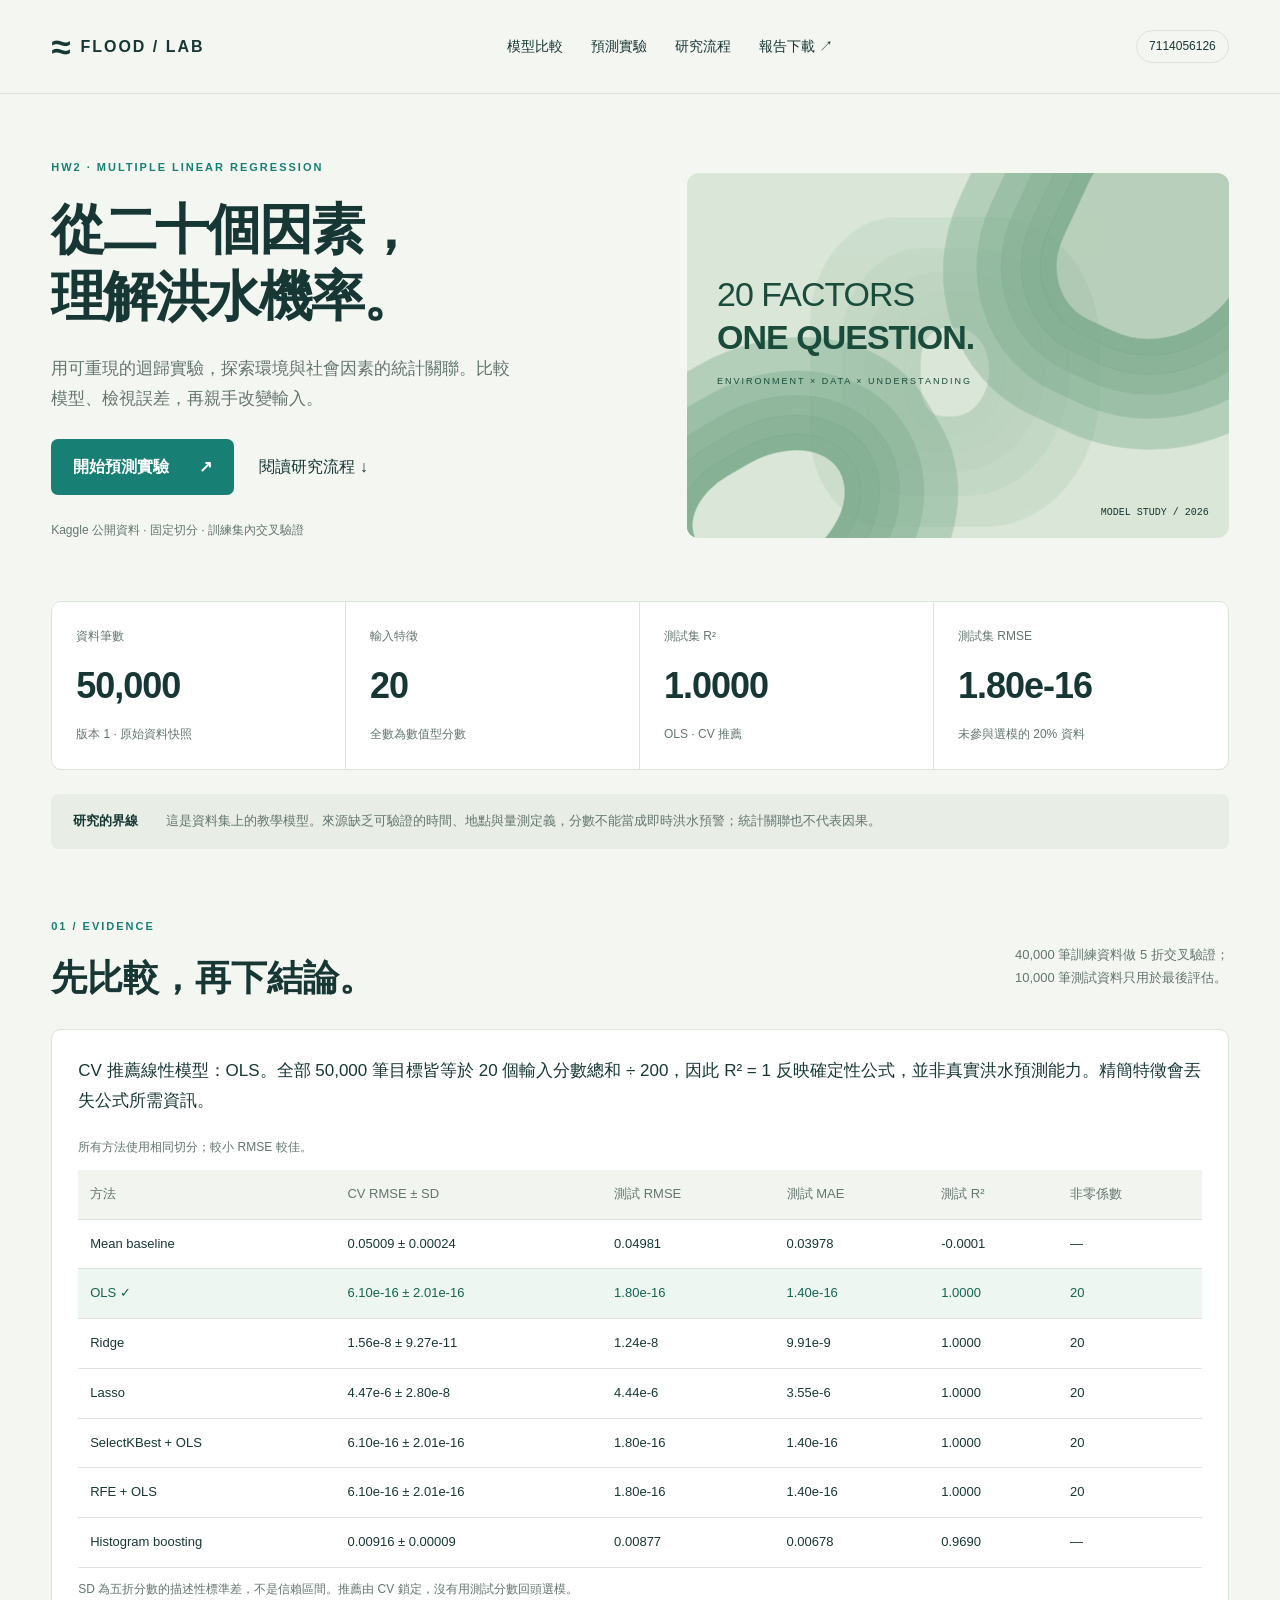
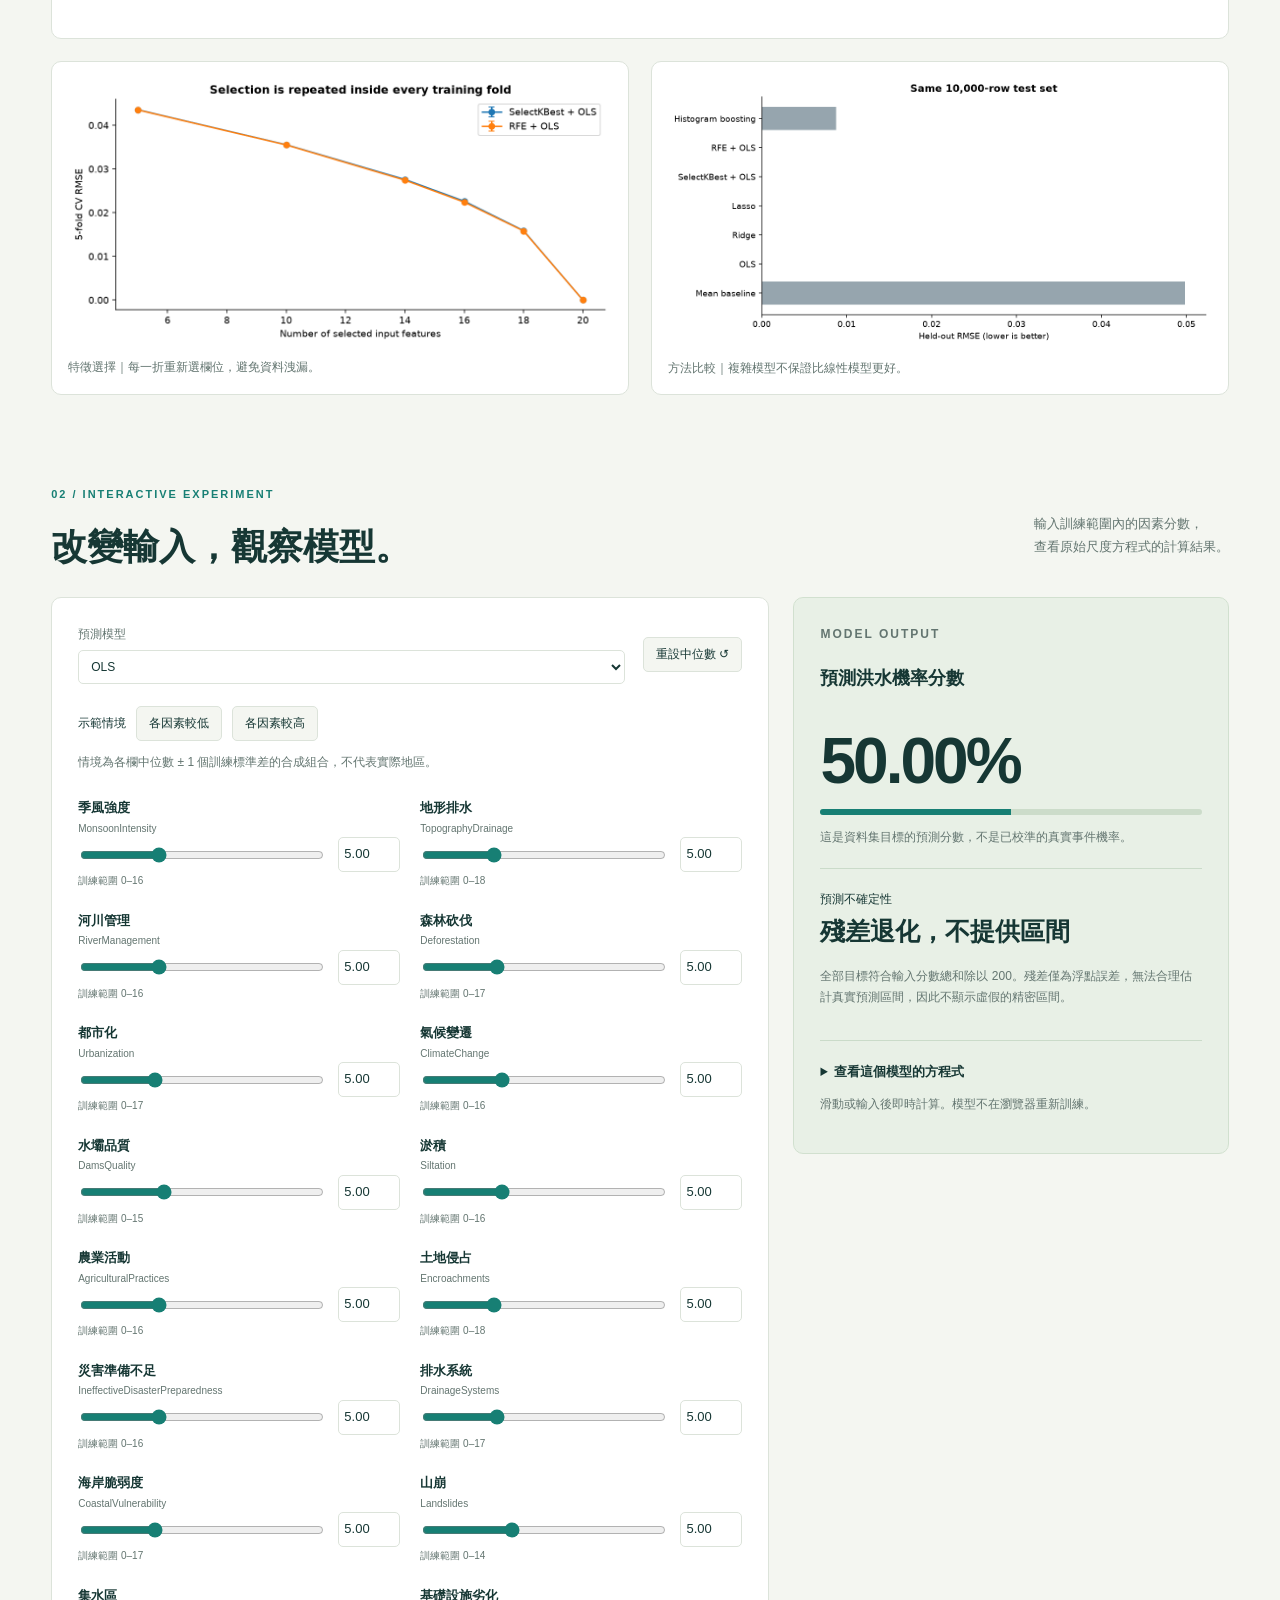
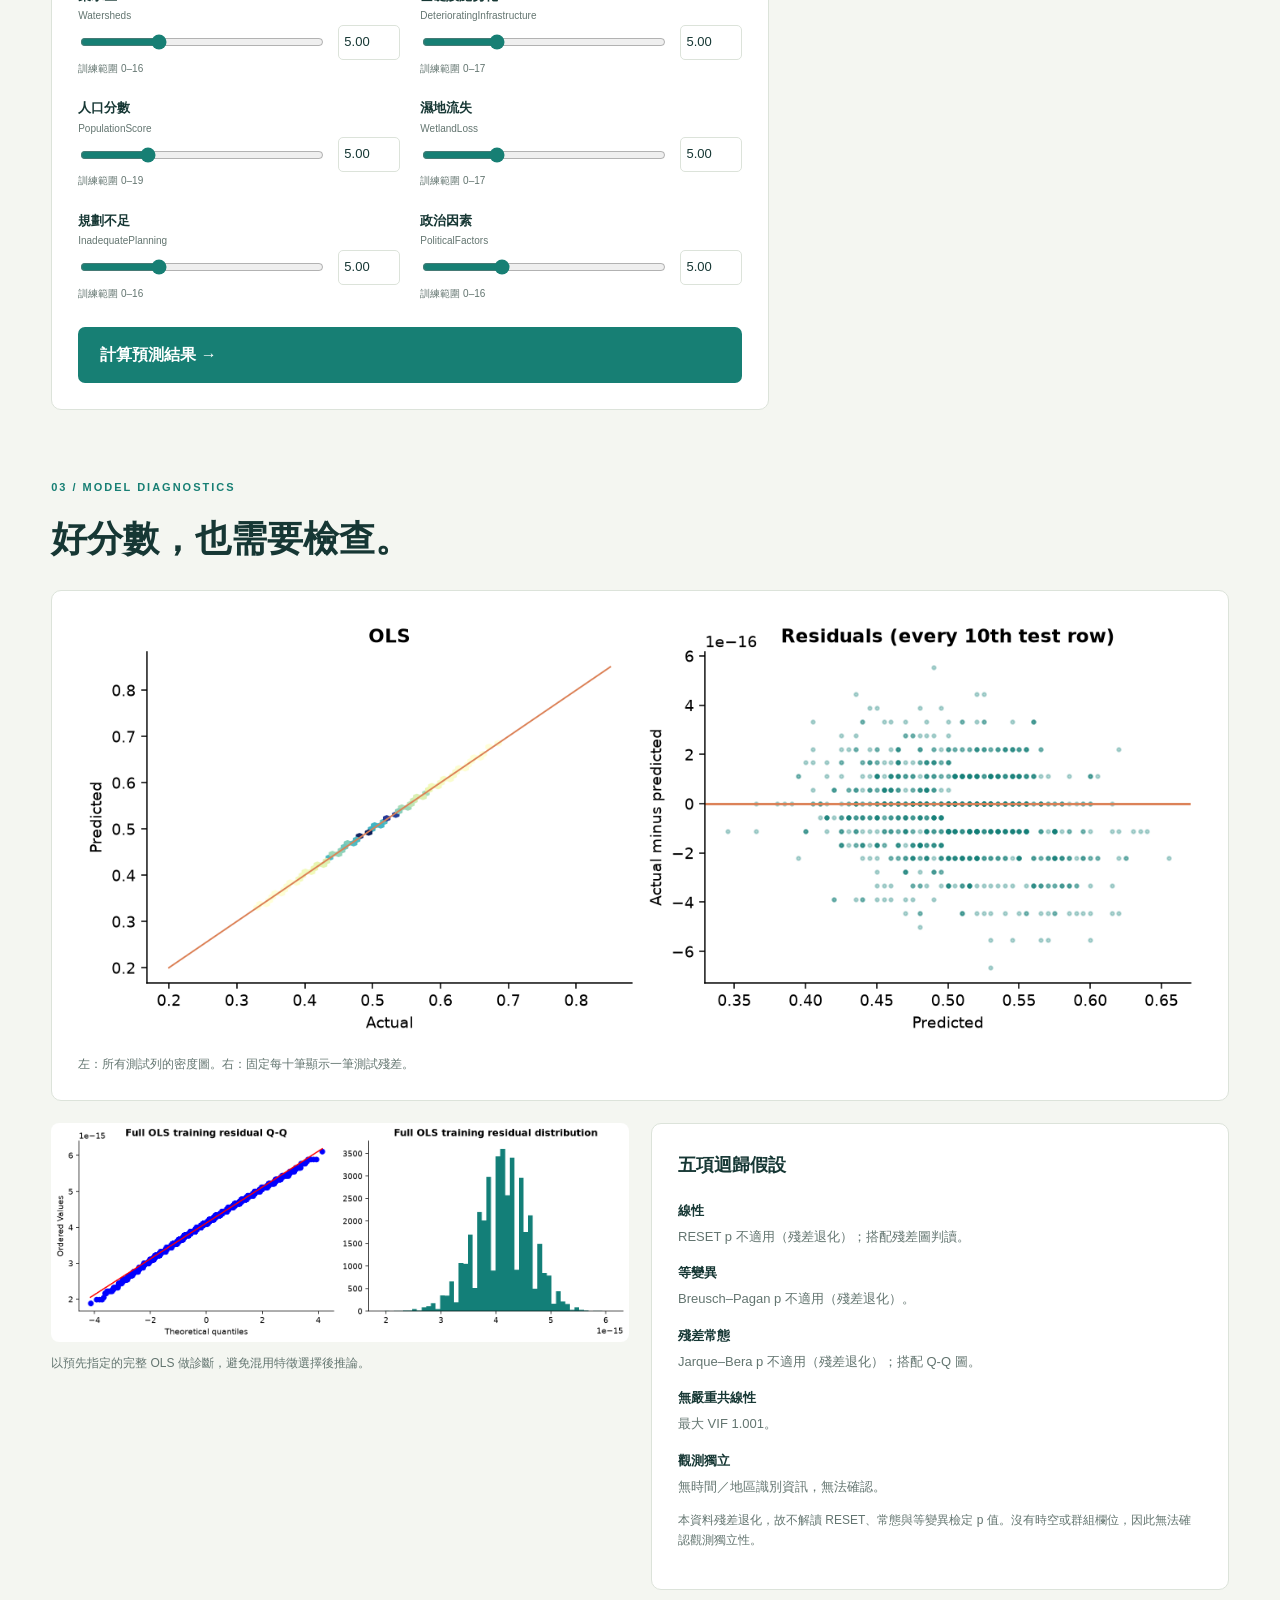
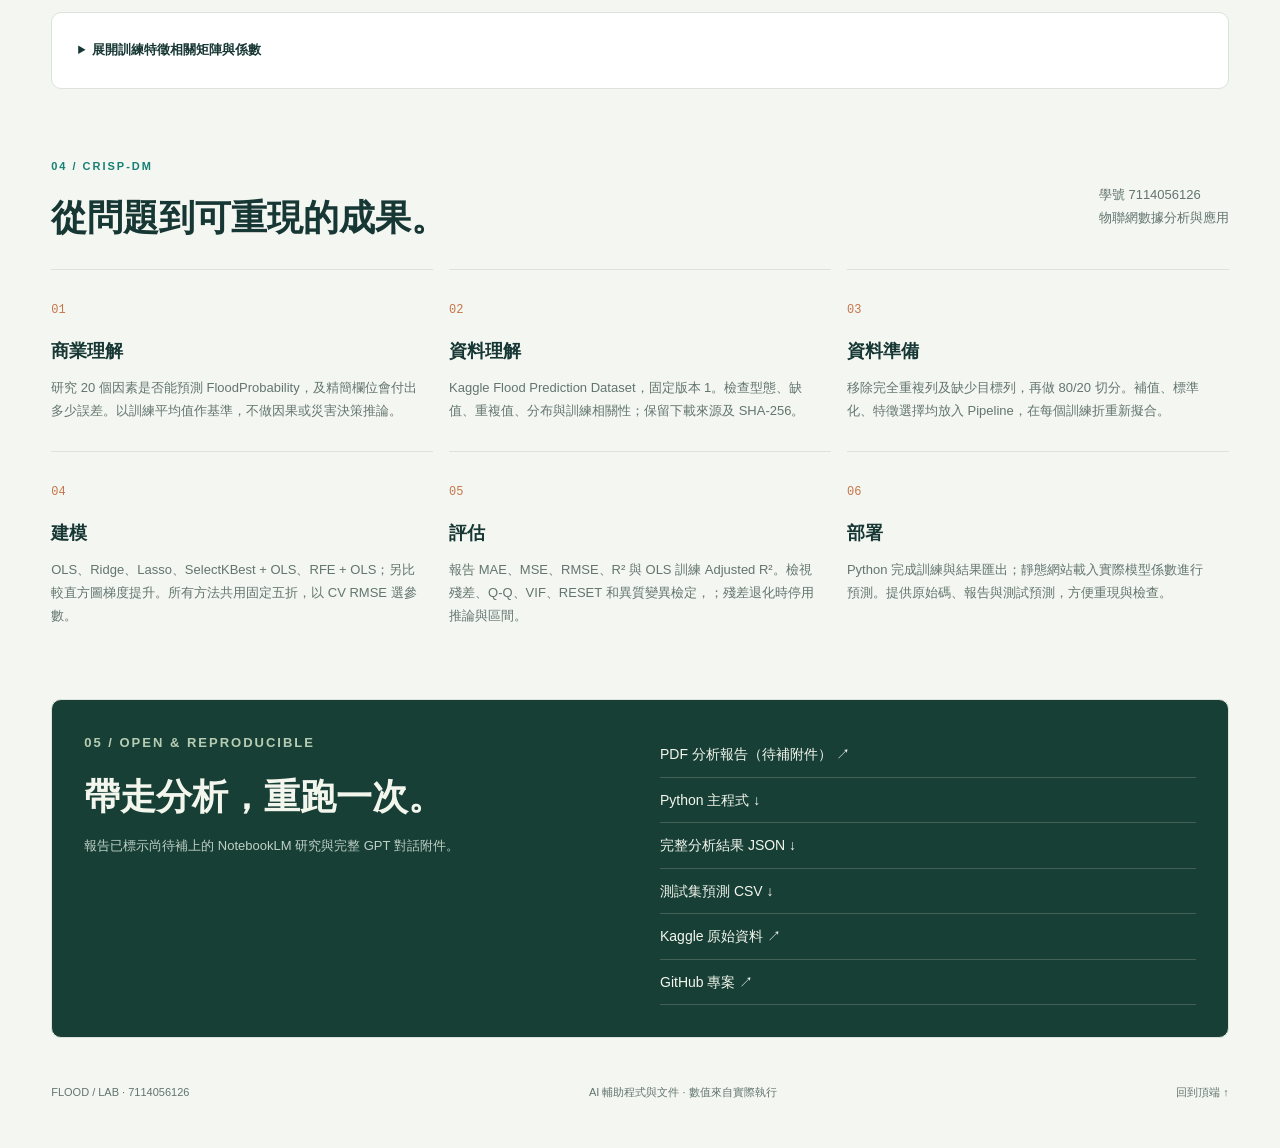
==== site/index.html @ af7b1e32 "Complete reproducible HW2 analysis, report and interactive site" ====
<!doctype html>
<html lang="zh-Hant"><head><meta charset="UTF-8"><meta name="viewport" content="width=device-width,initial-scale=1"><meta name="description" content="7114056126 HW2：Kaggle 洪水機率多元線性迴歸、特徵選擇與 CRISP-DM 分析"><title>洪水機率研究室 · HW2</title><link rel="stylesheet" href="style.css"></head>
<body><header><a class="brand" href="#">≈ <span>FLOOD / LAB</span></a><nav aria-label="主要導覽"><a href="#results">模型比較</a><a href="#experiment">預測實驗</a><a href="#process">研究流程</a><a href="#downloads">報告下載 ↗</a></nav><span class="id">7114056126</span></header>
<main><section class="hero"><div><p class="eyebrow">HW2 · MULTIPLE LINEAR REGRESSION</p><h1>從二十個因素，<br>理解洪水機率。</h1><p class="intro">用可重現的迴歸實驗，探索環境與社會因素的統計關聯。比較模型、檢視誤差，再親手改變輸入。</p><div class="hero-links"><a class="button" href="#experiment">開始預測實驗 <span>↗</span></a><a href="#process">閱讀研究流程 ↓</a></div><p class="caption">Kaggle 公開資料 · 固定切分 · 訓練集內交叉驗證</p></div><div class="contours" aria-hidden="true"><div class="orb o1"></div><div class="orb o2"></div><div class="orb o3"></div><div class="water-label">20 FACTORS<br><b>ONE QUESTION.</b><small>ENVIRONMENT × DATA × UNDERSTANDING</small></div><span class="coordinate">MODEL STUDY / 2026</span></div></section>
<div id="load-status" role="status">正在載入實際分析結果…</div><section class="stats" aria-label="分析摘要"><div><small>資料筆數</small><strong id="rows">—</strong><span>版本 1 · 原始資料快照</span></div><div><small>輸入特徵</small><strong>20</strong><span>全數為數值型分數</span></div><div><small>測試集 R²</small><strong id="r2">—</strong><span id="recommended">依訓練 CV 選擇線性模型</span></div><div><small>測試集 RMSE</small><strong id="rmse">—</strong><span>未參與選模的 20% 資料</span></div></section>
<aside class="notice"><b>研究的界線</b><span>這是資料集上的教學模型。來源缺乏可驗證的時間、地點與量測定義，分數不能當成即時洪水預警；統計關聯也不代表因果。</span></aside>
<section id="results"><div class="section-head"><div><p class="eyebrow">01 / EVIDENCE</p><h2>先比較，再下結論。</h2></div><p>40,000 筆訓練資料做 5 折交叉驗證；<br>10,000 筆測試資料只用於最後評估。</p></div><div class="panel"><p id="finding" class="finding"></p><div class="table-scroll"><table><caption>所有方法使用相同切分；較小 RMSE 較佳。</caption><thead><tr><th>方法</th><th>CV RMSE ± SD</th><th>測試 RMSE</th><th>測試 MAE</th><th>測試 R²</th><th>非零係數</th></tr></thead><tbody id="model-table"></tbody></table></div><p class="caption">SD 為五折分數的描述性標準差，不是信賴區間。推薦由 CV 鎖定，沒有用測試分數回頭選模。</p></div><div class="two-col plots"><figure><img src="assets/selection.png" alt="SelectKBest 與 RFE 不同特徵數的五折交叉驗證 RMSE"><figcaption>特徵選擇｜每一折重新選欄位，避免資料洩漏。</figcaption></figure><figure><img src="assets/comparison.png" alt="七種方法在保留測試集上的 RMSE 比較"><figcaption>方法比較｜複雜模型不保證比線性模型更好。</figcaption></figure></div></section>
<section id="experiment"><div class="section-head"><div><p class="eyebrow">02 / INTERACTIVE EXPERIMENT</p><h2>改變輸入，觀察模型。</h2></div><p>輸入訓練範圍內的因素分數，<br>查看原始尺度方程式的計算結果。</p></div><div class="experiment-layout"><div class="panel"><div class="form-top"><label>預測模型<select id="model-select" aria-label="預測模型"></select></label><button id="reset" type="button">重設中位數 ↺</button></div><div class="presets"><span>示範情境</span><button type="button" data-preset="low">各因素較低</button><button type="button" data-preset="high">各因素較高</button></div><p class="caption">情境為各欄中位數 ± 1 個訓練標準差的合成組合，不代表實際地區。</p><form id="predict-form"><div id="inputs" class="input-grid"></div><button class="button predict-button" type="submit">計算預測結果 →</button></form></div><aside class="prediction panel"><p class="eyebrow">MODEL OUTPUT</p><h3>預測洪水機率分數</h3><output id="prediction-value" aria-live="polite">—</output><div class="meter"><div id="meter-fill"></div></div><p id="prediction-message" role="status"></p><div class="interval"><small>預測不確定性</small><strong id="prediction-interval">—</strong><p>全部目標符合輸入分數總和除以 200。殘差僅為浮點誤差，無法合理估計真實預測區間，因此不顯示虛假的精密區間。</p></div><details><summary>查看這個模型的方程式</summary><p id="equation" class="equation"></p></details><p class="caption">滑動或輸入後即時計算。模型不在瀏覽器重新訓練。</p></aside></div></section>
<section id="diagnostics"><div class="section-head"><div><p class="eyebrow">03 / MODEL DIAGNOSTICS</p><h2>好分數，也需要檢查。</h2></div></div><figure class="panel"><img src="assets/predictions.png" alt="推薦線性模型的實際值對預測值與殘差圖"><figcaption>左：所有測試列的密度圖。右：固定每十筆顯示一筆測試殘差。</figcaption></figure><div class="two-col"><figure><img src="assets/diagnostics.png" alt="完整 OLS 訓練殘差 Q-Q 圖及分布"><figcaption>以預先指定的完整 OLS 做診斷，避免混用特徵選擇後推論。</figcaption></figure><div class="panel"><h3>五項迴歸假設</h3><dl id="diagnostic-list"></dl><p class="caption">本資料殘差退化，故不解讀 RESET、常態與等變異檢定 p 值。沒有時空或群組欄位，因此無法確認觀測獨立性。</p></div></div><details class="panel"><summary>展開訓練特徵相關矩陣與係數</summary><div class="two-col"><img src="assets/correlation.png" alt="二十個特徵的訓練集 Pearson 相關矩陣"><img src="assets/coefficients.png" alt="完整 OLS 原始尺度係數"></div></details></section>
<section id="process"><div class="section-head"><div><p class="eyebrow">04 / CRISP-DM</p><h2>從問題到可重現的成果。</h2></div><p>學號 7114056126<br>物聯網數據分析與應用</p></div><div class="steps"><article><span>01</span><h3>商業理解</h3><p>研究 20 個因素是否能預測 FloodProbability，及精簡欄位會付出多少誤差。以訓練平均值作基準，不做因果或災害決策推論。</p></article><article><span>02</span><h3>資料理解</h3><p>Kaggle Flood Prediction Dataset，固定版本 1。檢查型態、缺值、重複值、分布與訓練相關性；保留下載來源及 SHA-256。</p></article><article><span>03</span><h3>資料準備</h3><p>移除完全重複列及缺少目標列，再做 80/20 切分。補值、標準化、特徵選擇均放入 Pipeline，在每個訓練折重新擬合。</p></article><article><span>04</span><h3>建模</h3><p>OLS、Ridge、Lasso、SelectKBest + OLS、RFE + OLS；另比較直方圖梯度提升。所有方法共用固定五折，以 CV RMSE 選參數。</p></article><article><span>05</span><h3>評估</h3><p>報告 MAE、MSE、RMSE、R² 與 OLS 訓練 Adjusted R²。檢視殘差、Q-Q、VIF、RESET 和異質變異檢定，；殘差退化時停用推論與區間。</p></article><article><span>06</span><h3>部署</h3><p>Python 完成訓練與結果匯出；靜態網站載入實際模型係數進行預測。提供原始碼、報告與測試預測，方便重現與檢查。</p></article></div></section>
<section id="downloads" class="downloads panel"><div><p class="eyebrow">05 / OPEN & REPRODUCIBLE</p><h2>帶走分析，重跑一次。</h2><p>報告已標示尚待補上的 NotebookLM 研究與完整 GPT 對話附件。</p></div><div class="download-links"><a href="downloads/7114056126_hw2_report.pdf">PDF 分析報告（待補附件） ↗</a><a href="downloads/7114056126_hw2.py" download>Python 主程式 ↓</a><a href="assets/results.json" download>完整分析結果 JSON ↓</a><a href="downloads/test_predictions.csv" download>測試集預測 CSV ↓</a><a href="https://www.kaggle.com/datasets/naiyakhalid/flood-prediction-dataset" target="_blank" rel="noreferrer">Kaggle 原始資料 ↗</a><a href="https://github.com/benson103081/HW2-Flood-Regression" target="_blank" rel="noreferrer">GitHub 專案 ↗</a></div></section>
<footer><span>FLOOD / LAB · 7114056126</span><span>AI 輔助程式與文件 · 數值來自實際執行</span><a href="#">回到頂端 ↑</a></footer></main><script src="app.js" defer></script></body></html>
---- site/style.css ----
:root{--ink:#163734;--teal:#177f74;--paper:#f4f6f1;--line:#dce3da;--muted:#637570;--orange:#c6754a}*{box-sizing:border-box}html{scroll-behavior:smooth;scroll-padding-top:90px}body{margin:0;background:var(--paper);color:var(--ink);font:16px/1.75 'Segoe UI','Microsoft JhengHei',sans-serif}a{color:inherit;text-decoration:none}button,input,select{font:inherit}button,a,input,select,summary{ -webkit-tap-highlight-color:transparent}a:focus-visible,button:focus-visible,input:focus-visible,select:focus-visible,summary:focus-visible{outline:3px solid var(--orange);outline-offset:4px}header{min-height:80px;border-bottom:1px solid var(--line);display:flex;align-items:center;justify-content:space-between;gap:20px;padding:16px 4vw;background:var(--paper)}.brand{font-size:35px;font-weight:800;display:flex;gap:10px;align-items:center}.brand span{font-size:16px;letter-spacing:2px}nav{display:flex;gap:28px;font-size:14px}.id{font-size:12px;border:1px solid var(--line);padding:5px 12px;border-radius:20px}main{max-width:1340px;margin:auto;padding:0 4vw}.hero{display:grid;grid-template-columns:1.1fr 1fr;align-items:center;gap:40px;padding:64px 0 48px}.eyebrow{letter-spacing:2px;font-size:11px;font-weight:700;color:var(--teal);margin:0 0 18px}h1{font-size:clamp(35px,4.2vw,62px);line-height:1.25;letter-spacing:-2px;margin:0 0 24px}h2{font-size:clamp(25px,3vw,36px);line-height:1.35;margin:0}h3{font-size:18px;margin:0 0 18px}.intro{color:var(--muted);max-width:460px;font-size:17px}.hero-links{display:flex;align-items:center;gap:25px;margin:26px 0}.button{border:0;background:var(--teal);color:white;padding:14px 22px;display:inline-flex;justify-content:space-between;gap:30px;border-radius:7px;font-weight:600;cursor:pointer}.button:hover{background:#106458}.caption,figcaption{font-size:12px;color:var(--muted);line-height:1.65}.contours{height:365px;border-radius:12px;position:relative;overflow:hidden;background:#dae6d7}.orb{position:absolute;border-radius:44% 56% 62% 38%;border:1px solid #669d8070;box-shadow:0 0 0 15px #93b79a55,0 0 0 16px #669d8044,0 0 0 34px #93b79a55,0 0 0 35px #669d8044,0 0 0 54px #93b79a55,0 0 0 55px #669d8044,0 0 0 78px #93b79a33,0 0 0 79px #669d8044,0 0 0 109px #93b79a33,0 0 0 110px #669d8044}.o1{width:180px;height:200px;right:-20px;top:-30px;transform:rotate(25deg);background:#86ad9266}.o2{width:160px;height:110px;left:5px;bottom:-30px;transform:rotate(-30deg)}.o3{width:70px;height:90px;left:43%;top:42%;opacity:.35}.water-label{position:absolute;inset:100px 30px auto;color:#194c3a;font-size:34px;line-height:1.25;letter-spacing:-1px}.water-label small{display:block;font-size:9px;letter-spacing:2px;margin-top:18px}.coordinate{position:absolute;bottom:20px;right:20px;font:10px monospace}.stats{display:grid;grid-template-columns:repeat(4,1fr);border:1px solid var(--line);border-radius:10px;background:#fff}.stats>div{padding:24px;border-right:1px solid var(--line)}.stats>div:last-child{border:0}.stats small,.stats span{display:block;color:var(--muted);font-size:12px}.stats strong{display:block;font-size:36px;font-weight:600;letter-spacing:-1px;margin:7px 0}.notice{display:flex;gap:28px;font-size:13px;margin:24px 0 0;padding:16px 22px;background:#e8ede5;border-radius:8px}.notice b{white-space:nowrap}.notice span{color:var(--muted)}section[id]{padding-top:68px}.section-head{display:flex;justify-content:space-between;align-items:end;gap:20px;margin-bottom:26px}.section-head>p{font-size:13px;color:var(--muted)}.panel{background:#fff;border:1px solid var(--line);padding:26px;border-radius:10px}.finding{font-size:17px;line-height:1.8;margin:0 0 20px}.table-scroll{overflow-x:auto}table{width:100%;border-collapse:collapse;text-align:left;font-size:13px;white-space:nowrap}caption{text-align:left;color:var(--muted);margin-bottom:12px;font-size:12px}th,td{padding:13px 12px;border-bottom:1px solid var(--line)}th{font-weight:500;background:#f2f5ef;color:var(--muted)}tr.recommended{background:#edf6f0;color:#116451}.two-col{display:grid;grid-template-columns:1fr 1fr;gap:22px;margin:22px 0}figure{margin:0;min-width:0}img{width:100%;height:auto;display:block;border-radius:8px}figcaption{padding-top:12px}.plots figure{background:white;padding:16px;border:1px solid var(--line);border-radius:10px}.experiment-layout{display:grid;grid-template-columns:1.65fr 1fr;gap:24px;align-items:start}.form-top{display:flex;align-items:center;justify-content:space-between;gap:18px}.form-top label{font-size:12px;color:var(--muted);flex:1}select{display:block;width:100%;padding:8px;margin-top:5px;border:1px solid var(--line);border-radius:5px;color:var(--ink);background:white}button:not(.button){background:var(--paper);border:1px solid var(--line);border-radius:5px;padding:6px 12px;color:var(--ink);cursor:pointer;font-size:12px}.presets{display:flex;align-items:center;gap:10px;margin-top:22px;font-size:12px}.input-grid{display:grid;grid-template-columns:1fr 1fr;gap:20px;margin-top:24px}.input-item label{display:block;font-size:13px;font-weight:600}.input-item small{display:block;font-size:10px;color:var(--muted);overflow-wrap:anywhere}.input-row{display:flex;align-items:center;gap:12px}.input-row input[type=range]{width:100%;min-width:0;accent-color:var(--teal)}.input-row input[type=number]{width:62px;flex-shrink:0;padding:5px;border:1px solid var(--line);border-radius:5px;font-size:13px;color:var(--ink)}.predict-button{margin-top:25px;width:100%}.prediction{position:sticky;top:24px;background:#e8f0e6;border-color:#d1e0cf}.prediction output{font-size:64px;letter-spacing:-3px;line-height:1.5;font-weight:600}.meter{height:6px;background:#ccdcca;border-radius:5px;overflow:hidden}.meter>div{background:var(--teal);height:100%;width:0;transition:width .2s}.prediction p{font-size:12px;color:var(--muted)}.interval{border-top:1px solid #cadbc9;border-bottom:1px solid #cadbc9;padding:20px 0;margin:20px 0}.interval small{display:block;font-size:12px}.interval strong{font-size:25px;display:block}.equation{overflow-wrap:anywhere;font-family:monospace}summary{cursor:pointer;font-size:13px;font-weight:600}dl{font-size:13px}dt{font-weight:600;margin-top:14px}dd{margin:3px 0;color:var(--muted)}.steps{display:grid;grid-template-columns:repeat(3,1fr);gap:16px}.steps article{border-top:1px solid var(--line);padding:24px 16px 12px 0}.steps article>span{font:12px monospace;color:var(--orange)}.steps h3{margin:14px 0 10px}.steps p{font-size:13px;color:var(--muted);margin:0}.downloads{margin-top:60px;display:grid;grid-template-columns:1fr 1fr;gap:40px;padding:32px!important;background:#173f36;color:#f3f6ed}.downloads .eyebrow{color:#b7cdb3}.downloads p{font-size:13px;color:#bfd0c5}.download-links{display:grid;grid-template-columns:1fr;gap:0}.download-links a{font-size:14px;padding:10px 0;border-bottom:1px solid #436155}.download-links a:hover{color:#dac6a4}footer{display:flex;justify-content:space-between;gap:20px;margin:45px 0;font-size:11px;color:var(--muted)}#load-status{font-size:13px;color:var(--orange)}@media(max-width:900px){nav{gap:14px}.id{display:none}.hero{gap:24px}.contours{height:320px}.experiment-layout{grid-template-columns:1fr}.prediction{position:static}.two-col{grid-template-columns:1fr}.stats>div{padding:18px}.stats strong{font-size:28px}}@media(max-width:600px){header{flex-wrap:wrap;gap:8px;padding:12px 5vw}.brand{font-size:28px}nav{width:100%;justify-content:space-between;font-size:12px;gap:8px}main{padding:0 5vw}.hero{grid-template-columns:1fr;padding:35px 0 28px;gap:20px}.hero h1{font-size:40px}.contours{height:200px}.water-label{inset:35px 24px auto;font-size:28px}.hero-links{gap:18px;font-size:13px}.stats{grid-template-columns:1fr 1fr}.stats>div{border-bottom:1px solid var(--line)}.stats>div:nth-child(2){border-right:0}.stats>div:nth-child(3){border-bottom:0}.notice{display:block}.notice b{display:block;margin-bottom:6px}.section-head{display:block}.section-head>p{margin-top:12px}section[id]{padding-top:45px}.panel{padding:18px}.input-grid{gap:14px}.input-item label{font-size:12px}.input-row{gap:5px}.input-row input[type=number]{width:50px}.steps{grid-template-columns:1fr 1fr;gap:12px}.downloads{grid-template-columns:1fr;gap:14px;padding:24px!important}.form-top{gap:12px}.presets{flex-wrap:wrap}.prediction output{font-size:56px}footer{flex-direction:column;gap:7px}.eyebrow{font-size:10px;letter-spacing:1px}}
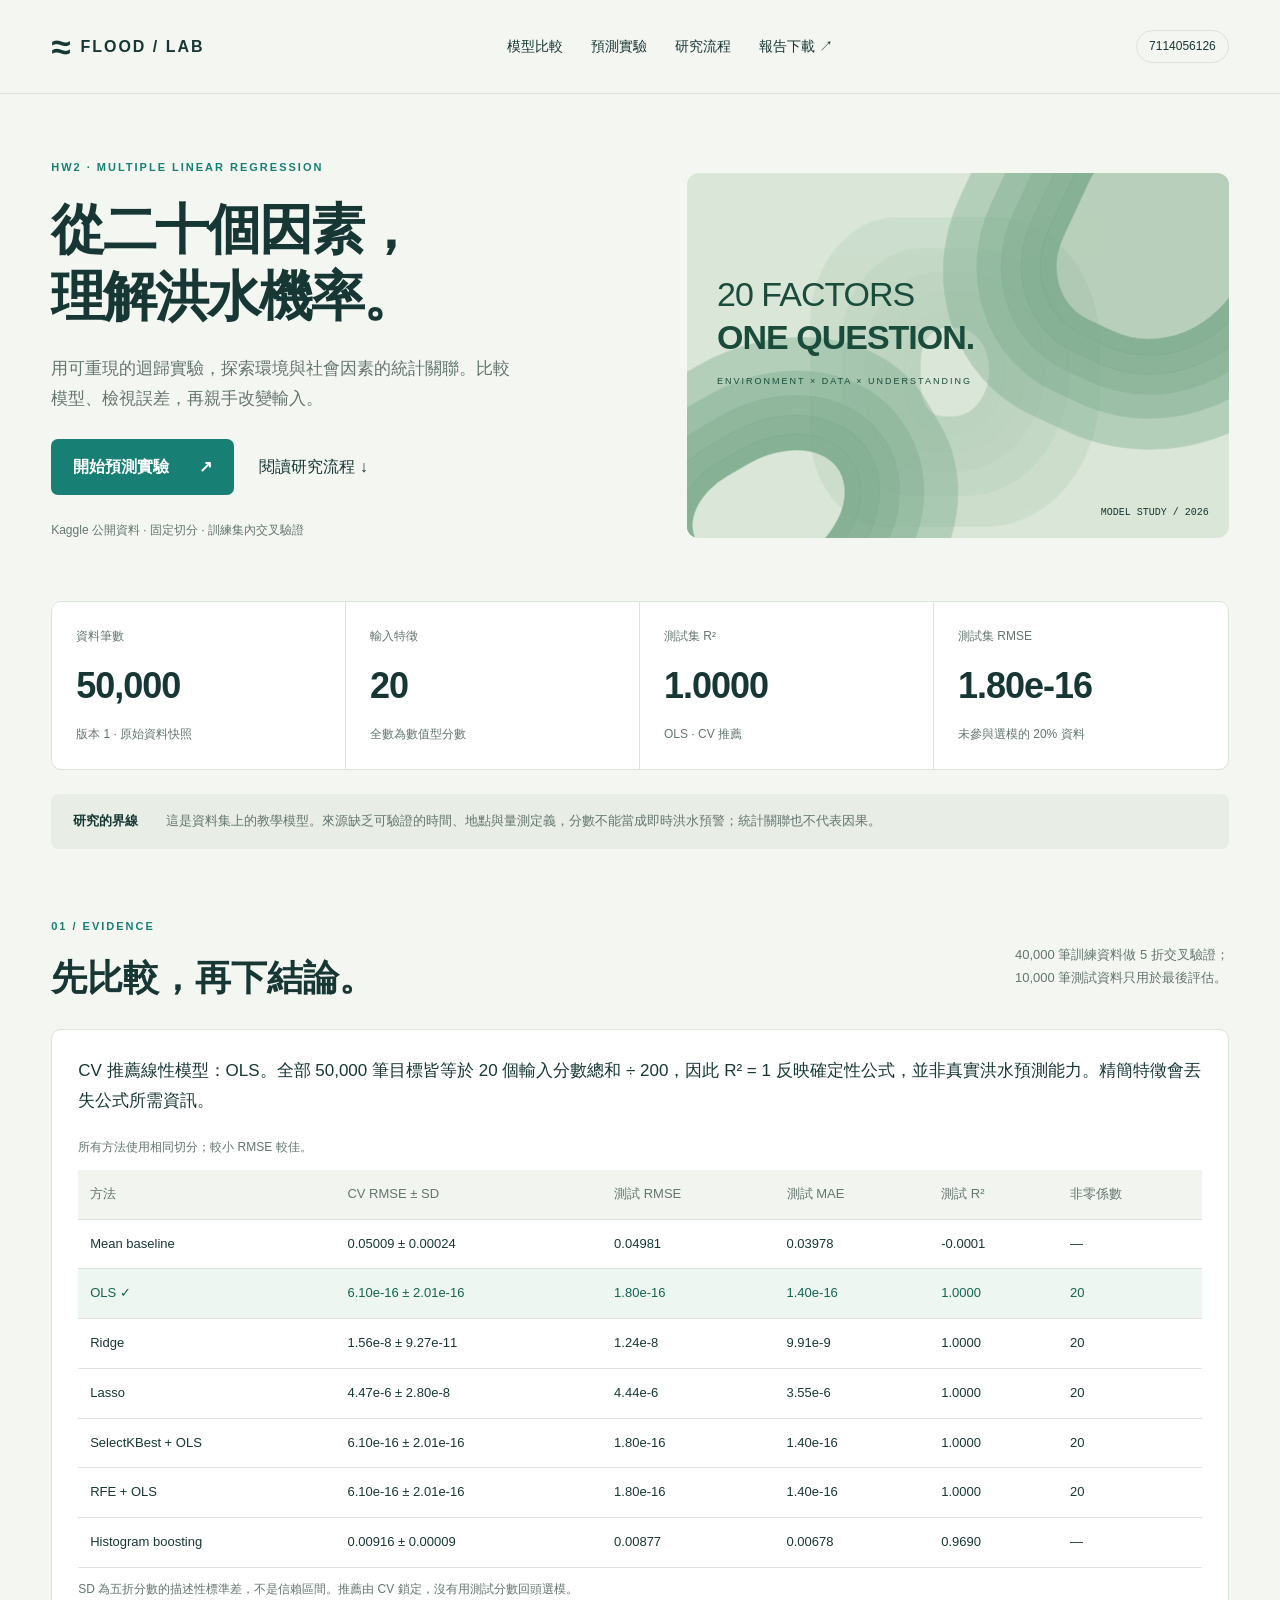
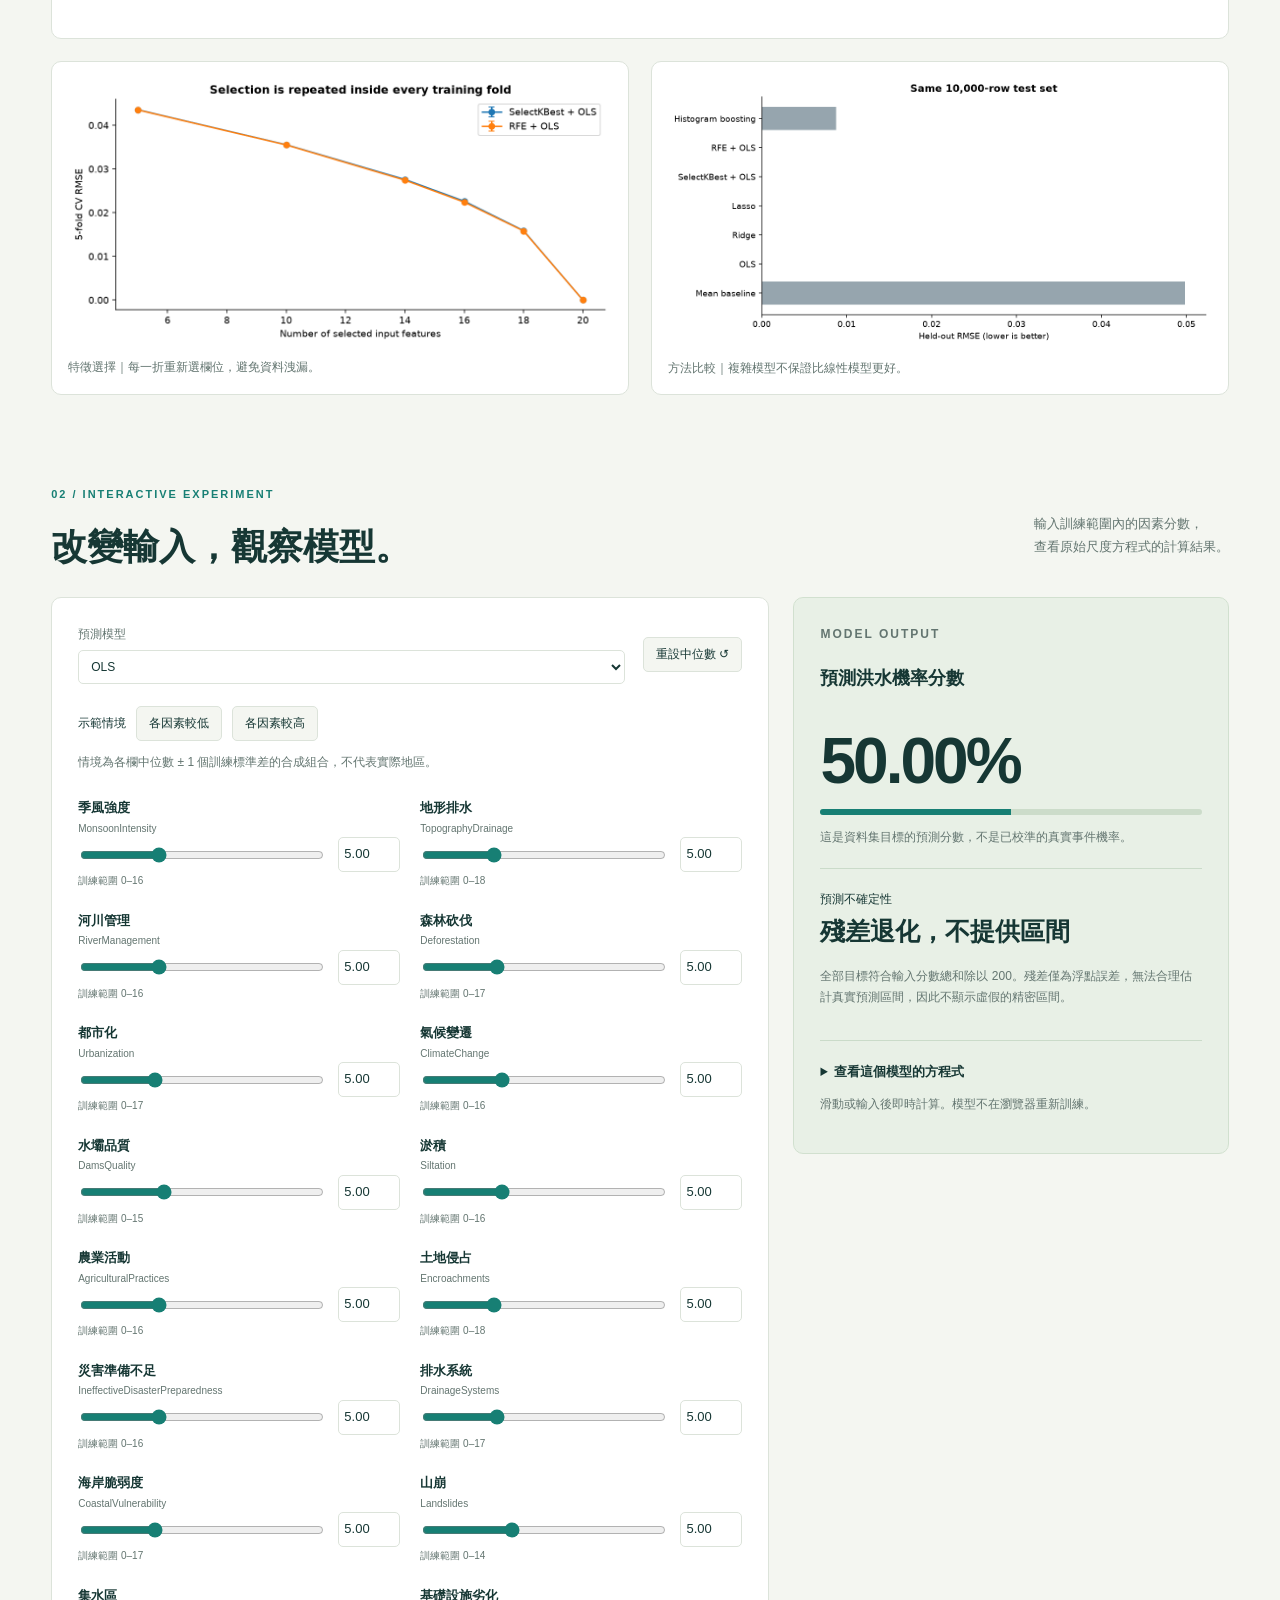
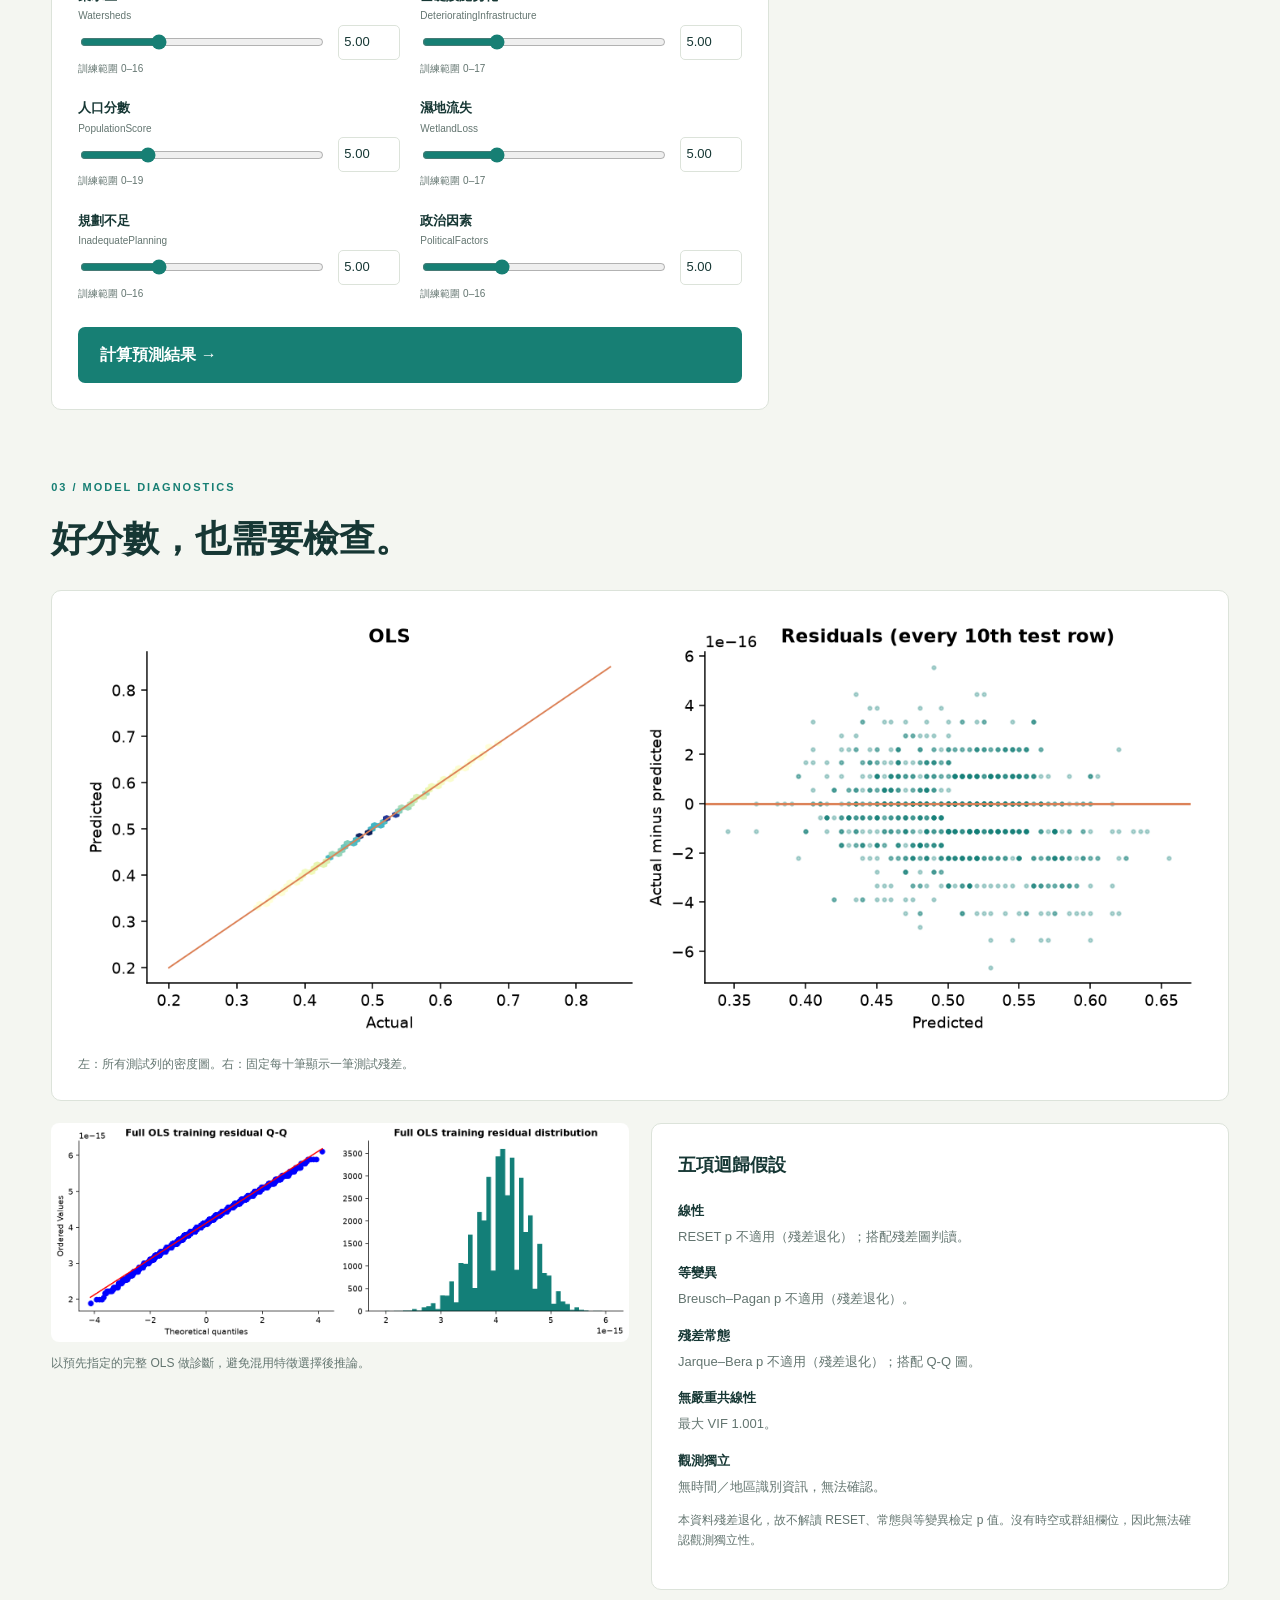
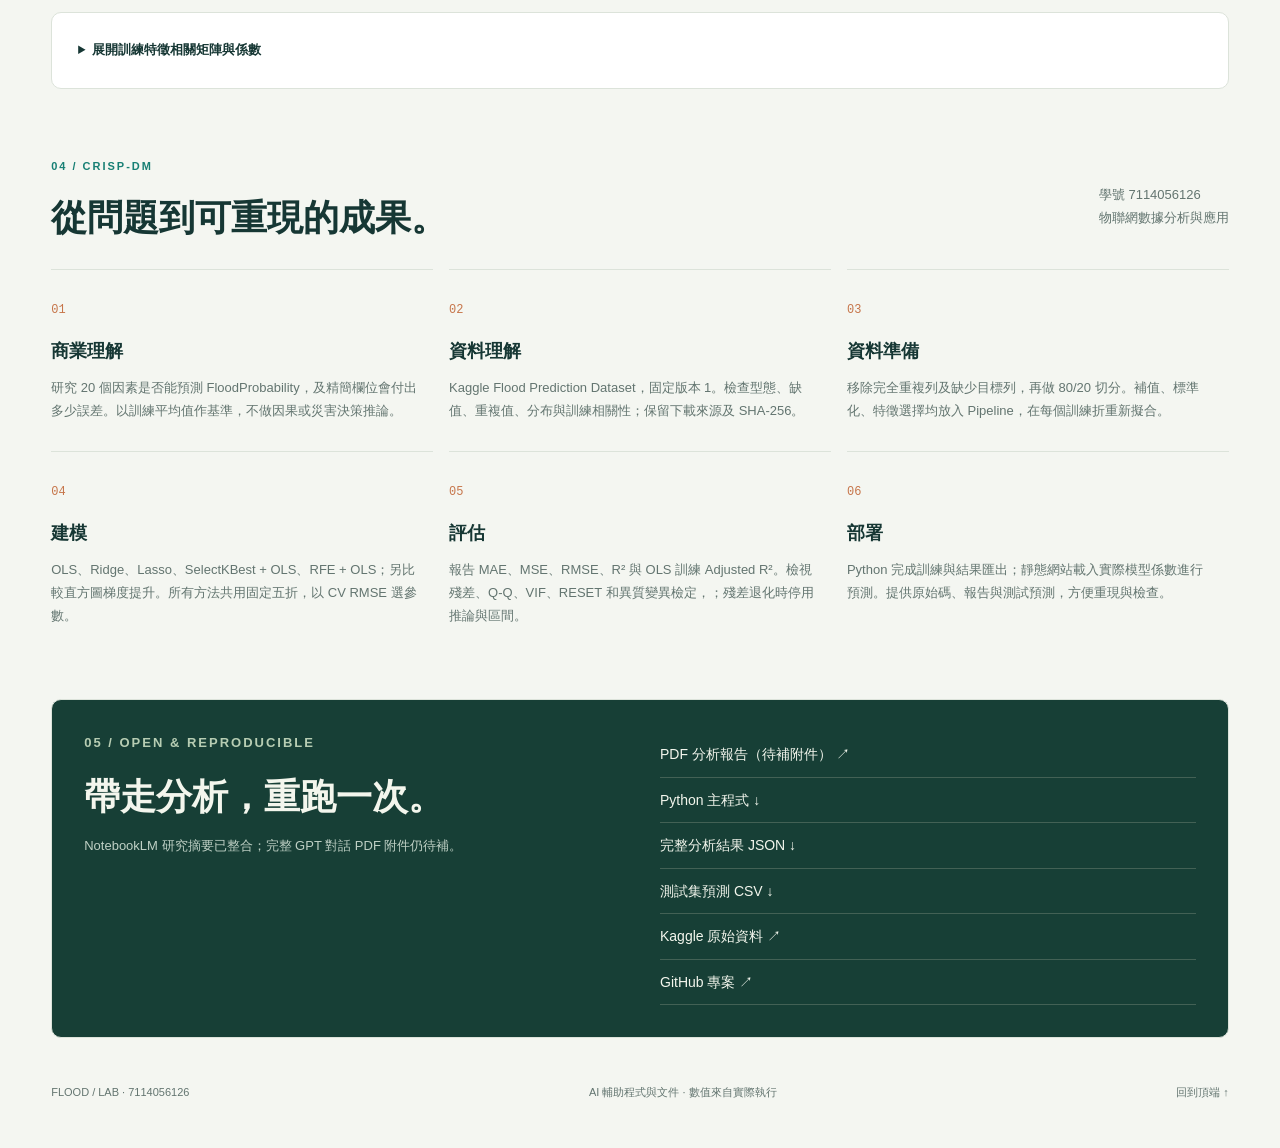
==== commit e46575e5: "Complete reproducible HW2 analysis, report and interactive site" ====
--- a/site/index.html
+++ b/site/index.html
@@ -8,5 +8,5 @@
 <section id="experiment"><div class="section-head"><div><p class="eyebrow">02 / INTERACTIVE EXPERIMENT</p><h2>改變輸入，觀察模型。</h2></div><p>輸入訓練範圍內的因素分數，<br>查看原始尺度方程式的計算結果。</p></div><div class="experiment-layout"><div class="panel"><div class="form-top"><label>預測模型<select id="model-select" aria-label="預測模型"></select></label><button id="reset" type="button">重設中位數 ↺</button></div><div class="presets"><span>示範情境</span><button type="button" data-preset="low">各因素較低</button><button type="button" data-preset="high">各因素較高</button></div><p class="caption">情境為各欄中位數 ± 1 個訓練標準差的合成組合，不代表實際地區。</p><form id="predict-form"><div id="inputs" class="input-grid"></div><button class="button predict-button" type="submit">計算預測結果 →</button></form></div><aside class="prediction panel"><p class="eyebrow">MODEL OUTPUT</p><h3>預測洪水機率分數</h3><output id="prediction-value" aria-live="polite">—</output><div class="meter"><div id="meter-fill"></div></div><p id="prediction-message" role="status"></p><div class="interval"><small>預測不確定性</small><strong id="prediction-interval">—</strong><p>全部目標符合輸入分數總和除以 200。殘差僅為浮點誤差，無法合理估計真實預測區間，因此不顯示虛假的精密區間。</p></div><details><summary>查看這個模型的方程式</summary><p id="equation" class="equation"></p></details><p class="caption">滑動或輸入後即時計算。模型不在瀏覽器重新訓練。</p></aside></div></section>
 <section id="diagnostics"><div class="section-head"><div><p class="eyebrow">03 / MODEL DIAGNOSTICS</p><h2>好分數，也需要檢查。</h2></div></div><figure class="panel"><img src="assets/predictions.png" alt="推薦線性模型的實際值對預測值與殘差圖"><figcaption>左：所有測試列的密度圖。右：固定每十筆顯示一筆測試殘差。</figcaption></figure><div class="two-col"><figure><img src="assets/diagnostics.png" alt="完整 OLS 訓練殘差 Q-Q 圖及分布"><figcaption>以預先指定的完整 OLS 做診斷，避免混用特徵選擇後推論。</figcaption></figure><div class="panel"><h3>五項迴歸假設</h3><dl id="diagnostic-list"></dl><p class="caption">本資料殘差退化，故不解讀 RESET、常態與等變異檢定 p 值。沒有時空或群組欄位，因此無法確認觀測獨立性。</p></div></div><details class="panel"><summary>展開訓練特徵相關矩陣與係數</summary><div class="two-col"><img src="assets/correlation.png" alt="二十個特徵的訓練集 Pearson 相關矩陣"><img src="assets/coefficients.png" alt="完整 OLS 原始尺度係數"></div></details></section>
 <section id="process"><div class="section-head"><div><p class="eyebrow">04 / CRISP-DM</p><h2>從問題到可重現的成果。</h2></div><p>學號 7114056126<br>物聯網數據分析與應用</p></div><div class="steps"><article><span>01</span><h3>商業理解</h3><p>研究 20 個因素是否能預測 FloodProbability，及精簡欄位會付出多少誤差。以訓練平均值作基準，不做因果或災害決策推論。</p></article><article><span>02</span><h3>資料理解</h3><p>Kaggle Flood Prediction Dataset，固定版本 1。檢查型態、缺值、重複值、分布與訓練相關性；保留下載來源及 SHA-256。</p></article><article><span>03</span><h3>資料準備</h3><p>移除完全重複列及缺少目標列，再做 80/20 切分。補值、標準化、特徵選擇均放入 Pipeline，在每個訓練折重新擬合。</p></article><article><span>04</span><h3>建模</h3><p>OLS、Ridge、Lasso、SelectKBest + OLS、RFE + OLS；另比較直方圖梯度提升。所有方法共用固定五折，以 CV RMSE 選參數。</p></article><article><span>05</span><h3>評估</h3><p>報告 MAE、MSE、RMSE、R² 與 OLS 訓練 Adjusted R²。檢視殘差、Q-Q、VIF、RESET 和異質變異檢定，；殘差退化時停用推論與區間。</p></article><article><span>06</span><h3>部署</h3><p>Python 完成訓練與結果匯出；靜態網站載入實際模型係數進行預測。提供原始碼、報告與測試預測，方便重現與檢查。</p></article></div></section>
-<section id="downloads" class="downloads panel"><div><p class="eyebrow">05 / OPEN & REPRODUCIBLE</p><h2>帶走分析，重跑一次。</h2><p>報告已標示尚待補上的 NotebookLM 研究與完整 GPT 對話附件。</p></div><div class="download-links"><a href="downloads/7114056126_hw2_report.pdf">PDF 分析報告（待補附件） ↗</a><a href="downloads/7114056126_hw2.py" download>Python 主程式 ↓</a><a href="assets/results.json" download>完整分析結果 JSON ↓</a><a href="downloads/test_predictions.csv" download>測試集預測 CSV ↓</a><a href="https://www.kaggle.com/datasets/naiyakhalid/flood-prediction-dataset" target="_blank" rel="noreferrer">Kaggle 原始資料 ↗</a><a href="https://github.com/benson103081/HW2-Flood-Regression" target="_blank" rel="noreferrer">GitHub 專案 ↗</a></div></section>
+<section id="downloads" class="downloads panel"><div><p class="eyebrow">05 / OPEN & REPRODUCIBLE</p><h2>帶走分析，重跑一次。</h2><p>NotebookLM 研究摘要已整合；完整 GPT 對話 PDF 附件仍待補。</p></div><div class="download-links"><a href="downloads/7114056126_hw2_report.pdf">PDF 分析報告（待補附件） ↗</a><a href="downloads/7114056126_hw2.py" download>Python 主程式 ↓</a><a href="assets/results.json" download>完整分析結果 JSON ↓</a><a href="downloads/test_predictions.csv" download>測試集預測 CSV ↓</a><a href="https://www.kaggle.com/datasets/naiyakhalid/flood-prediction-dataset" target="_blank" rel="noreferrer">Kaggle 原始資料 ↗</a><a href="https://github.com/benson103081/HW2-Flood-Regression" target="_blank" rel="noreferrer">GitHub 專案 ↗</a></div></section>
 <footer><span>FLOOD / LAB · 7114056126</span><span>AI 輔助程式與文件 · 數值來自實際執行</span><a href="#">回到頂端 ↑</a></footer></main><script src="app.js" defer></script></body></html>
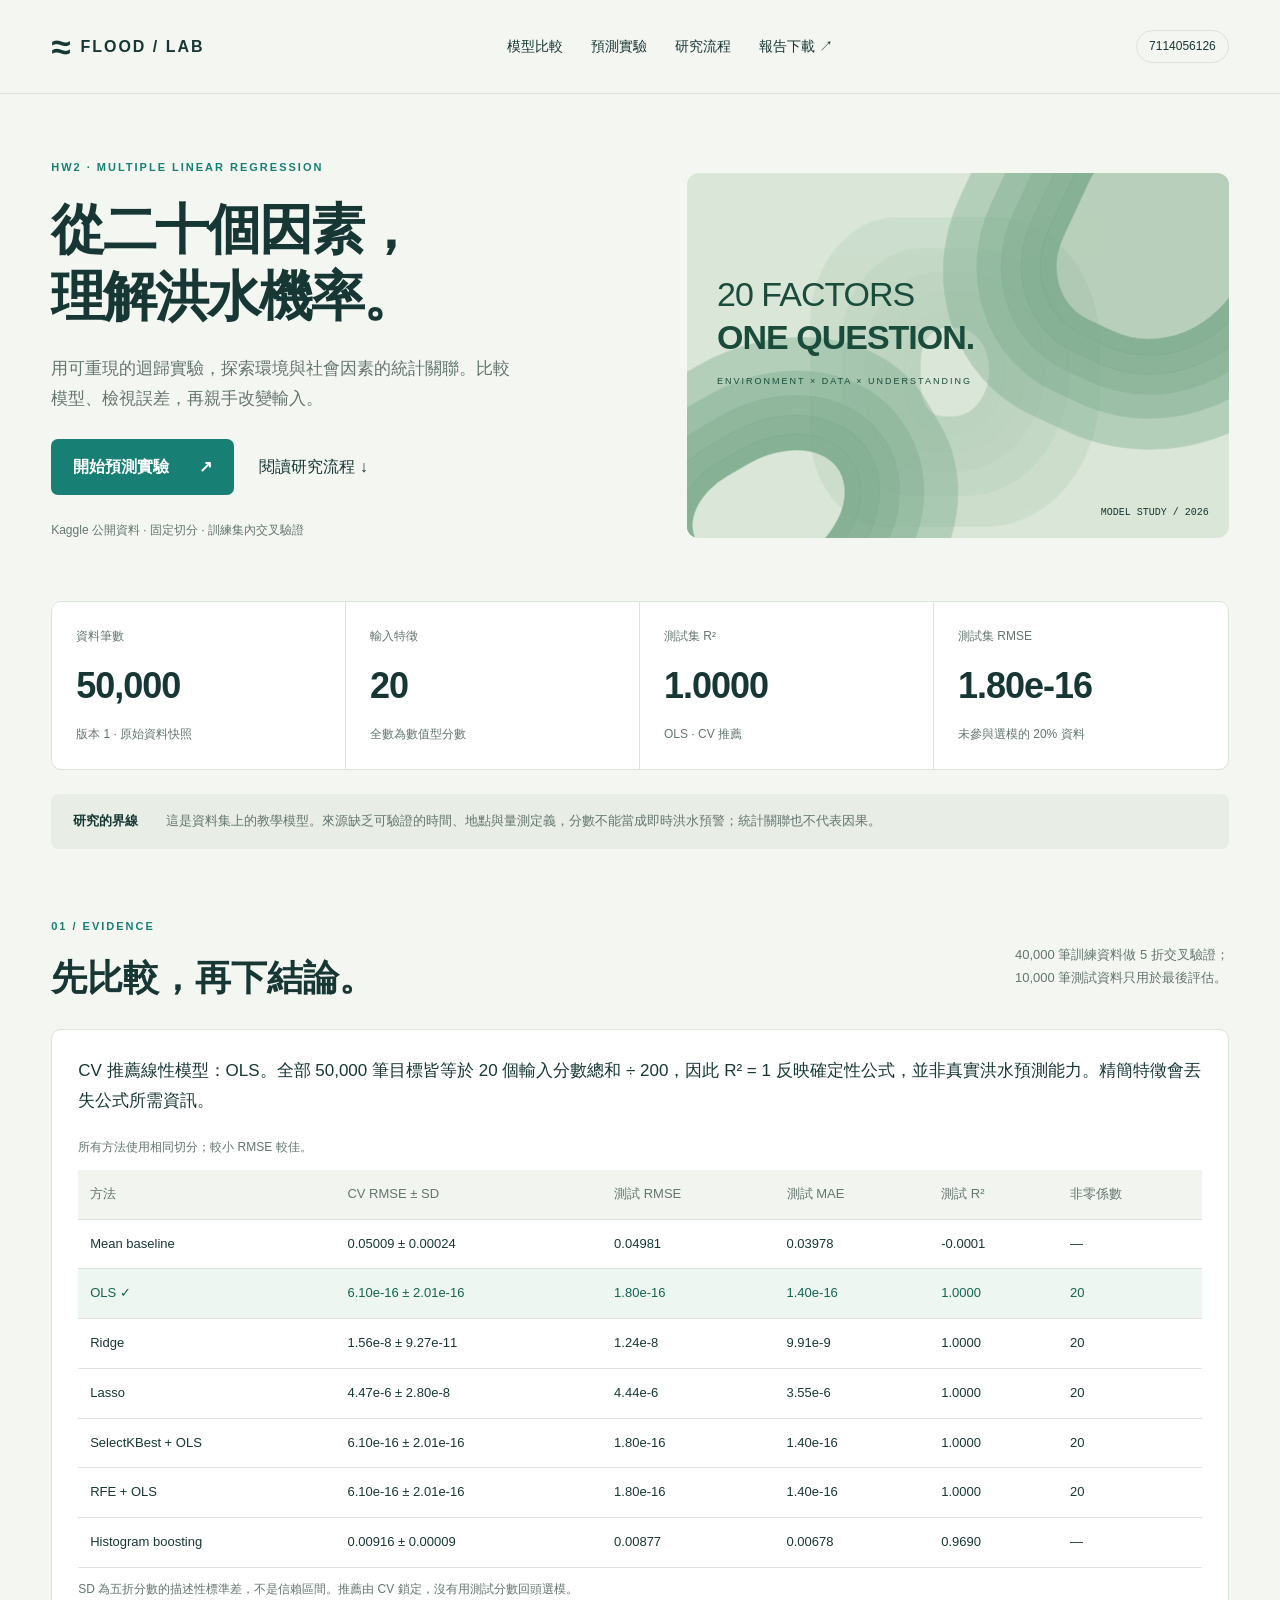
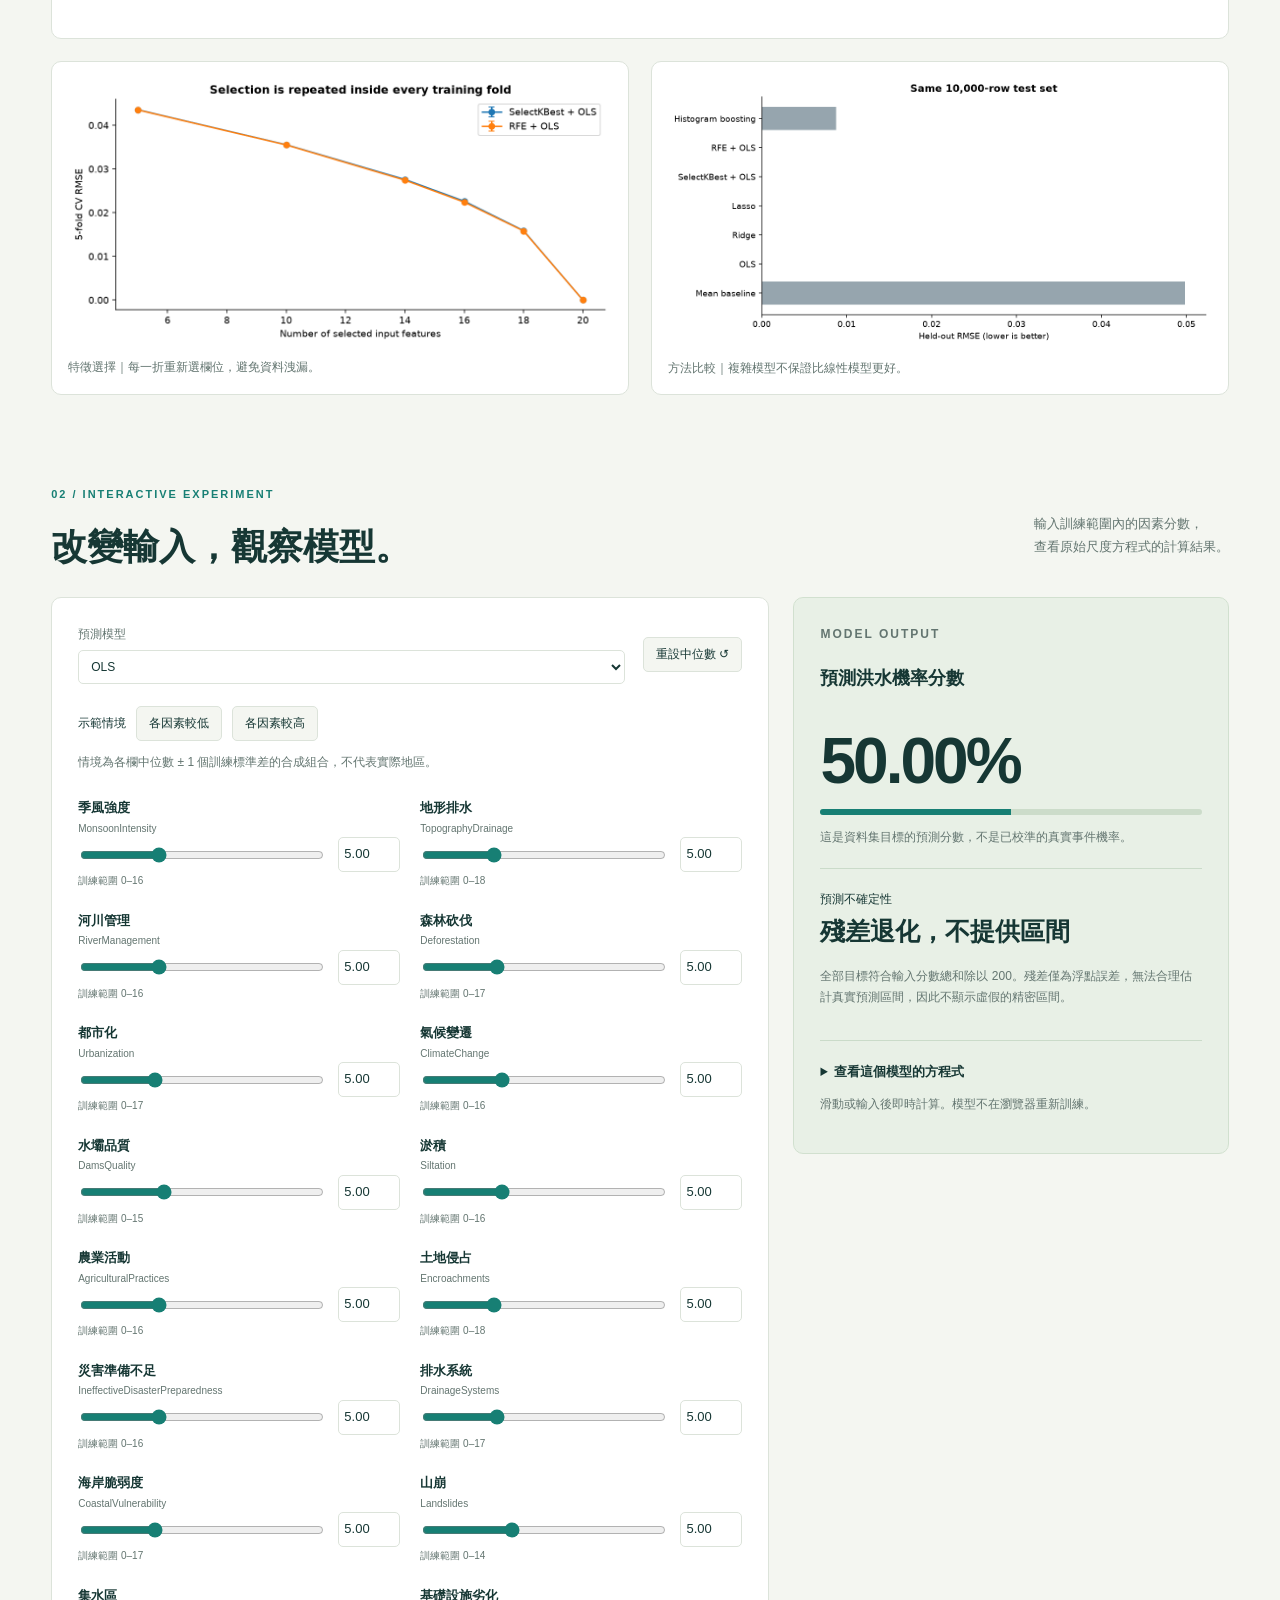
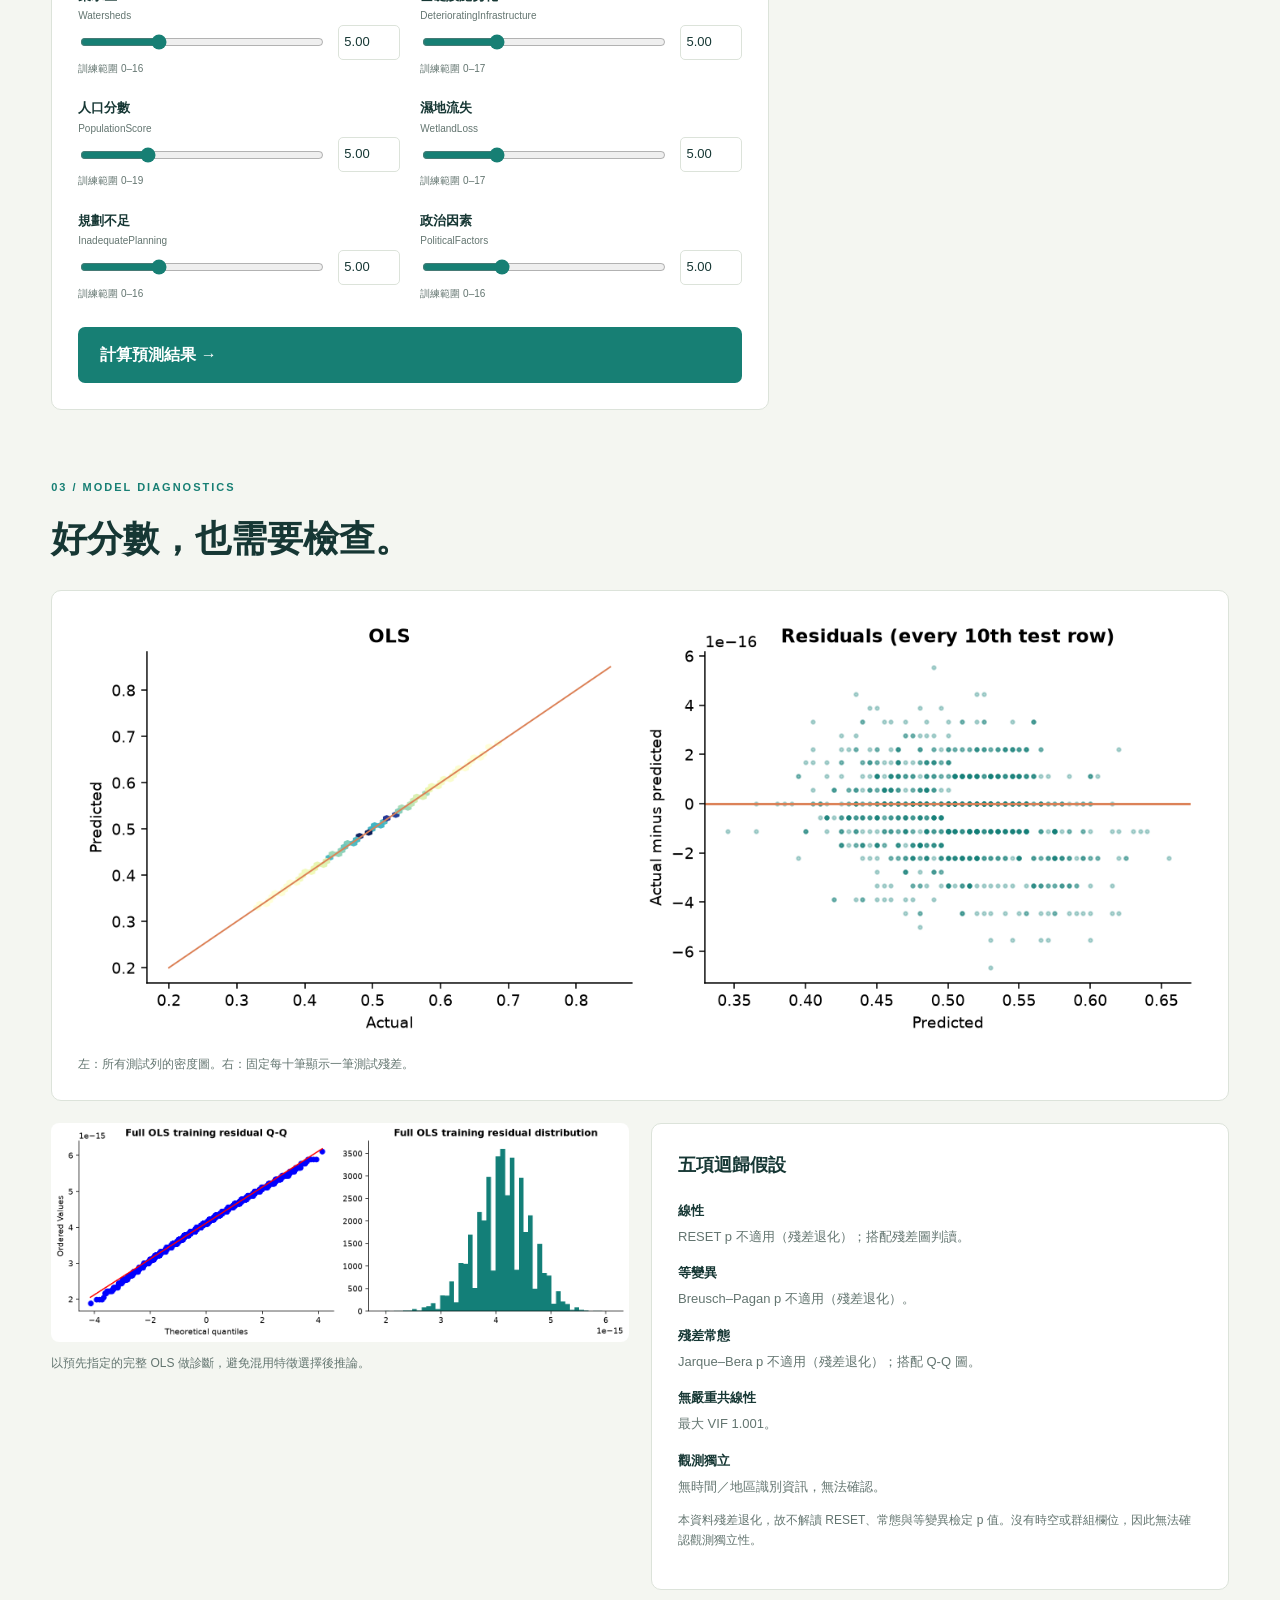
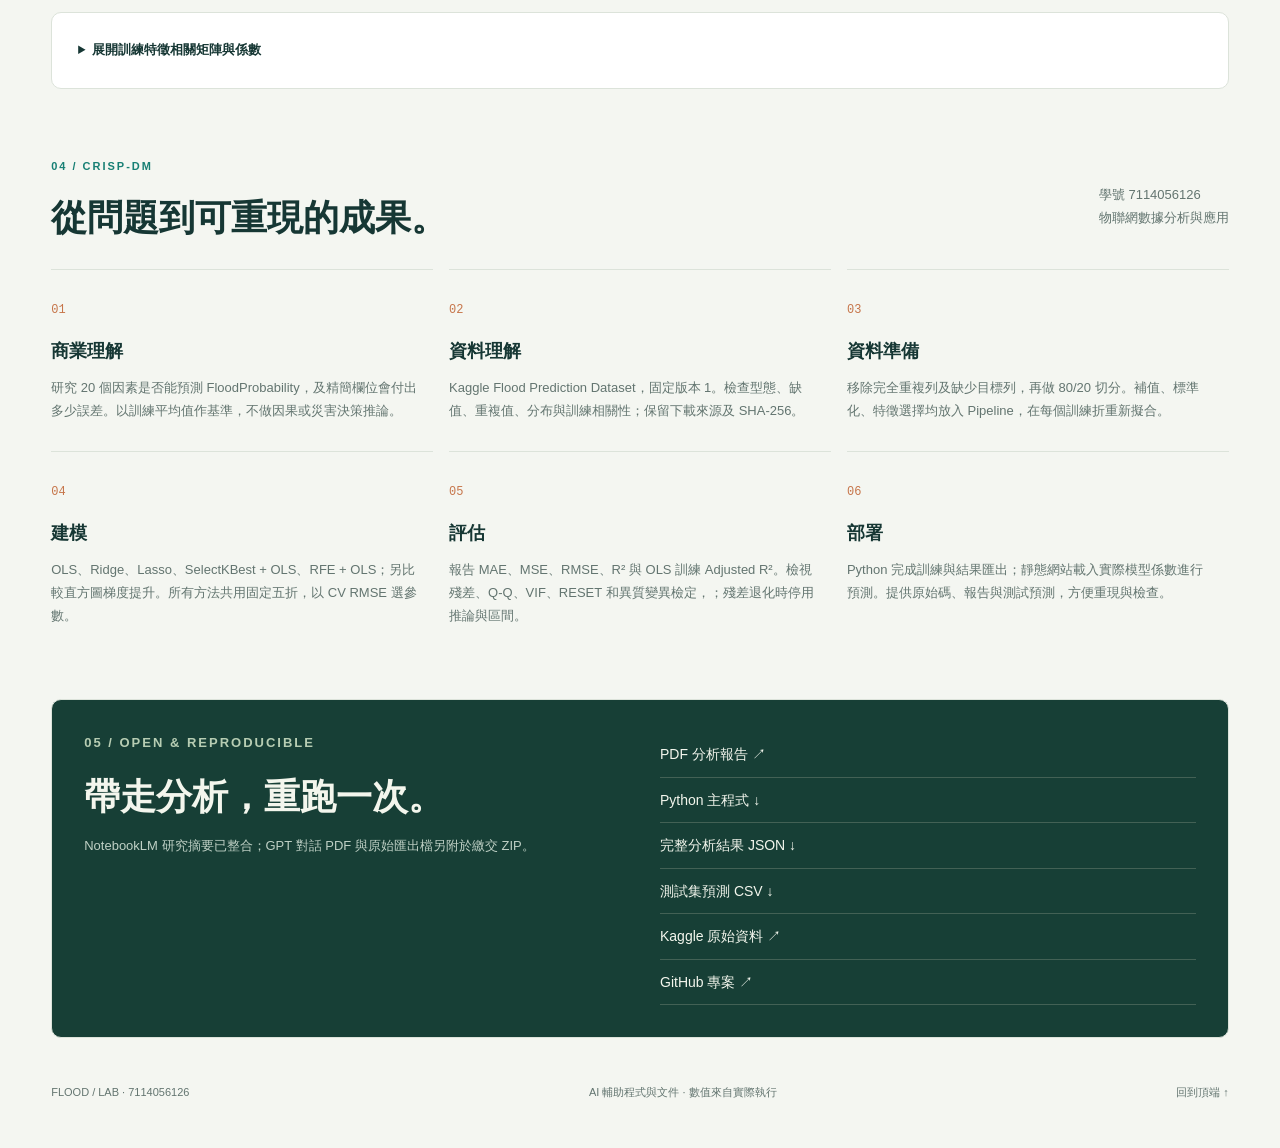
==== commit 68738d12: "Complete reproducible HW2 analysis, report and interactive site" ====
--- a/site/index.html
+++ b/site/index.html
@@ -8,5 +8,5 @@
 <section id="experiment"><div class="section-head"><div><p class="eyebrow">02 / INTERACTIVE EXPERIMENT</p><h2>改變輸入，觀察模型。</h2></div><p>輸入訓練範圍內的因素分數，<br>查看原始尺度方程式的計算結果。</p></div><div class="experiment-layout"><div class="panel"><div class="form-top"><label>預測模型<select id="model-select" aria-label="預測模型"></select></label><button id="reset" type="button">重設中位數 ↺</button></div><div class="presets"><span>示範情境</span><button type="button" data-preset="low">各因素較低</button><button type="button" data-preset="high">各因素較高</button></div><p class="caption">情境為各欄中位數 ± 1 個訓練標準差的合成組合，不代表實際地區。</p><form id="predict-form"><div id="inputs" class="input-grid"></div><button class="button predict-button" type="submit">計算預測結果 →</button></form></div><aside class="prediction panel"><p class="eyebrow">MODEL OUTPUT</p><h3>預測洪水機率分數</h3><output id="prediction-value" aria-live="polite">—</output><div class="meter"><div id="meter-fill"></div></div><p id="prediction-message" role="status"></p><div class="interval"><small>預測不確定性</small><strong id="prediction-interval">—</strong><p>全部目標符合輸入分數總和除以 200。殘差僅為浮點誤差，無法合理估計真實預測區間，因此不顯示虛假的精密區間。</p></div><details><summary>查看這個模型的方程式</summary><p id="equation" class="equation"></p></details><p class="caption">滑動或輸入後即時計算。模型不在瀏覽器重新訓練。</p></aside></div></section>
 <section id="diagnostics"><div class="section-head"><div><p class="eyebrow">03 / MODEL DIAGNOSTICS</p><h2>好分數，也需要檢查。</h2></div></div><figure class="panel"><img src="assets/predictions.png" alt="推薦線性模型的實際值對預測值與殘差圖"><figcaption>左：所有測試列的密度圖。右：固定每十筆顯示一筆測試殘差。</figcaption></figure><div class="two-col"><figure><img src="assets/diagnostics.png" alt="完整 OLS 訓練殘差 Q-Q 圖及分布"><figcaption>以預先指定的完整 OLS 做診斷，避免混用特徵選擇後推論。</figcaption></figure><div class="panel"><h3>五項迴歸假設</h3><dl id="diagnostic-list"></dl><p class="caption">本資料殘差退化，故不解讀 RESET、常態與等變異檢定 p 值。沒有時空或群組欄位，因此無法確認觀測獨立性。</p></div></div><details class="panel"><summary>展開訓練特徵相關矩陣與係數</summary><div class="two-col"><img src="assets/correlation.png" alt="二十個特徵的訓練集 Pearson 相關矩陣"><img src="assets/coefficients.png" alt="完整 OLS 原始尺度係數"></div></details></section>
 <section id="process"><div class="section-head"><div><p class="eyebrow">04 / CRISP-DM</p><h2>從問題到可重現的成果。</h2></div><p>學號 7114056126<br>物聯網數據分析與應用</p></div><div class="steps"><article><span>01</span><h3>商業理解</h3><p>研究 20 個因素是否能預測 FloodProbability，及精簡欄位會付出多少誤差。以訓練平均值作基準，不做因果或災害決策推論。</p></article><article><span>02</span><h3>資料理解</h3><p>Kaggle Flood Prediction Dataset，固定版本 1。檢查型態、缺值、重複值、分布與訓練相關性；保留下載來源及 SHA-256。</p></article><article><span>03</span><h3>資料準備</h3><p>移除完全重複列及缺少目標列，再做 80/20 切分。補值、標準化、特徵選擇均放入 Pipeline，在每個訓練折重新擬合。</p></article><article><span>04</span><h3>建模</h3><p>OLS、Ridge、Lasso、SelectKBest + OLS、RFE + OLS；另比較直方圖梯度提升。所有方法共用固定五折，以 CV RMSE 選參數。</p></article><article><span>05</span><h3>評估</h3><p>報告 MAE、MSE、RMSE、R² 與 OLS 訓練 Adjusted R²。檢視殘差、Q-Q、VIF、RESET 和異質變異檢定，；殘差退化時停用推論與區間。</p></article><article><span>06</span><h3>部署</h3><p>Python 完成訓練與結果匯出；靜態網站載入實際模型係數進行預測。提供原始碼、報告與測試預測，方便重現與檢查。</p></article></div></section>
-<section id="downloads" class="downloads panel"><div><p class="eyebrow">05 / OPEN & REPRODUCIBLE</p><h2>帶走分析，重跑一次。</h2><p>NotebookLM 研究摘要已整合；完整 GPT 對話 PDF 附件仍待補。</p></div><div class="download-links"><a href="downloads/7114056126_hw2_report.pdf">PDF 分析報告（待補附件） ↗</a><a href="downloads/7114056126_hw2.py" download>Python 主程式 ↓</a><a href="assets/results.json" download>完整分析結果 JSON ↓</a><a href="downloads/test_predictions.csv" download>測試集預測 CSV ↓</a><a href="https://www.kaggle.com/datasets/naiyakhalid/flood-prediction-dataset" target="_blank" rel="noreferrer">Kaggle 原始資料 ↗</a><a href="https://github.com/benson103081/HW2-Flood-Regression" target="_blank" rel="noreferrer">GitHub 專案 ↗</a></div></section>
+<section id="downloads" class="downloads panel"><div><p class="eyebrow">05 / OPEN & REPRODUCIBLE</p><h2>帶走分析，重跑一次。</h2><p>NotebookLM 研究摘要已整合；GPT 對話 PDF 與原始匯出檔另附於繳交 ZIP。</p></div><div class="download-links"><a href="downloads/7114056126_hw2_report.pdf">PDF 分析報告 ↗</a><a href="downloads/7114056126_hw2.py" download>Python 主程式 ↓</a><a href="assets/results.json" download>完整分析結果 JSON ↓</a><a href="downloads/test_predictions.csv" download>測試集預測 CSV ↓</a><a href="https://www.kaggle.com/datasets/naiyakhalid/flood-prediction-dataset" target="_blank" rel="noreferrer">Kaggle 原始資料 ↗</a><a href="https://github.com/benson103081/HW2-Flood-Regression" target="_blank" rel="noreferrer">GitHub 專案 ↗</a></div></section>
 <footer><span>FLOOD / LAB · 7114056126</span><span>AI 輔助程式與文件 · 數值來自實際執行</span><a href="#">回到頂端 ↑</a></footer></main><script src="app.js" defer></script></body></html>
